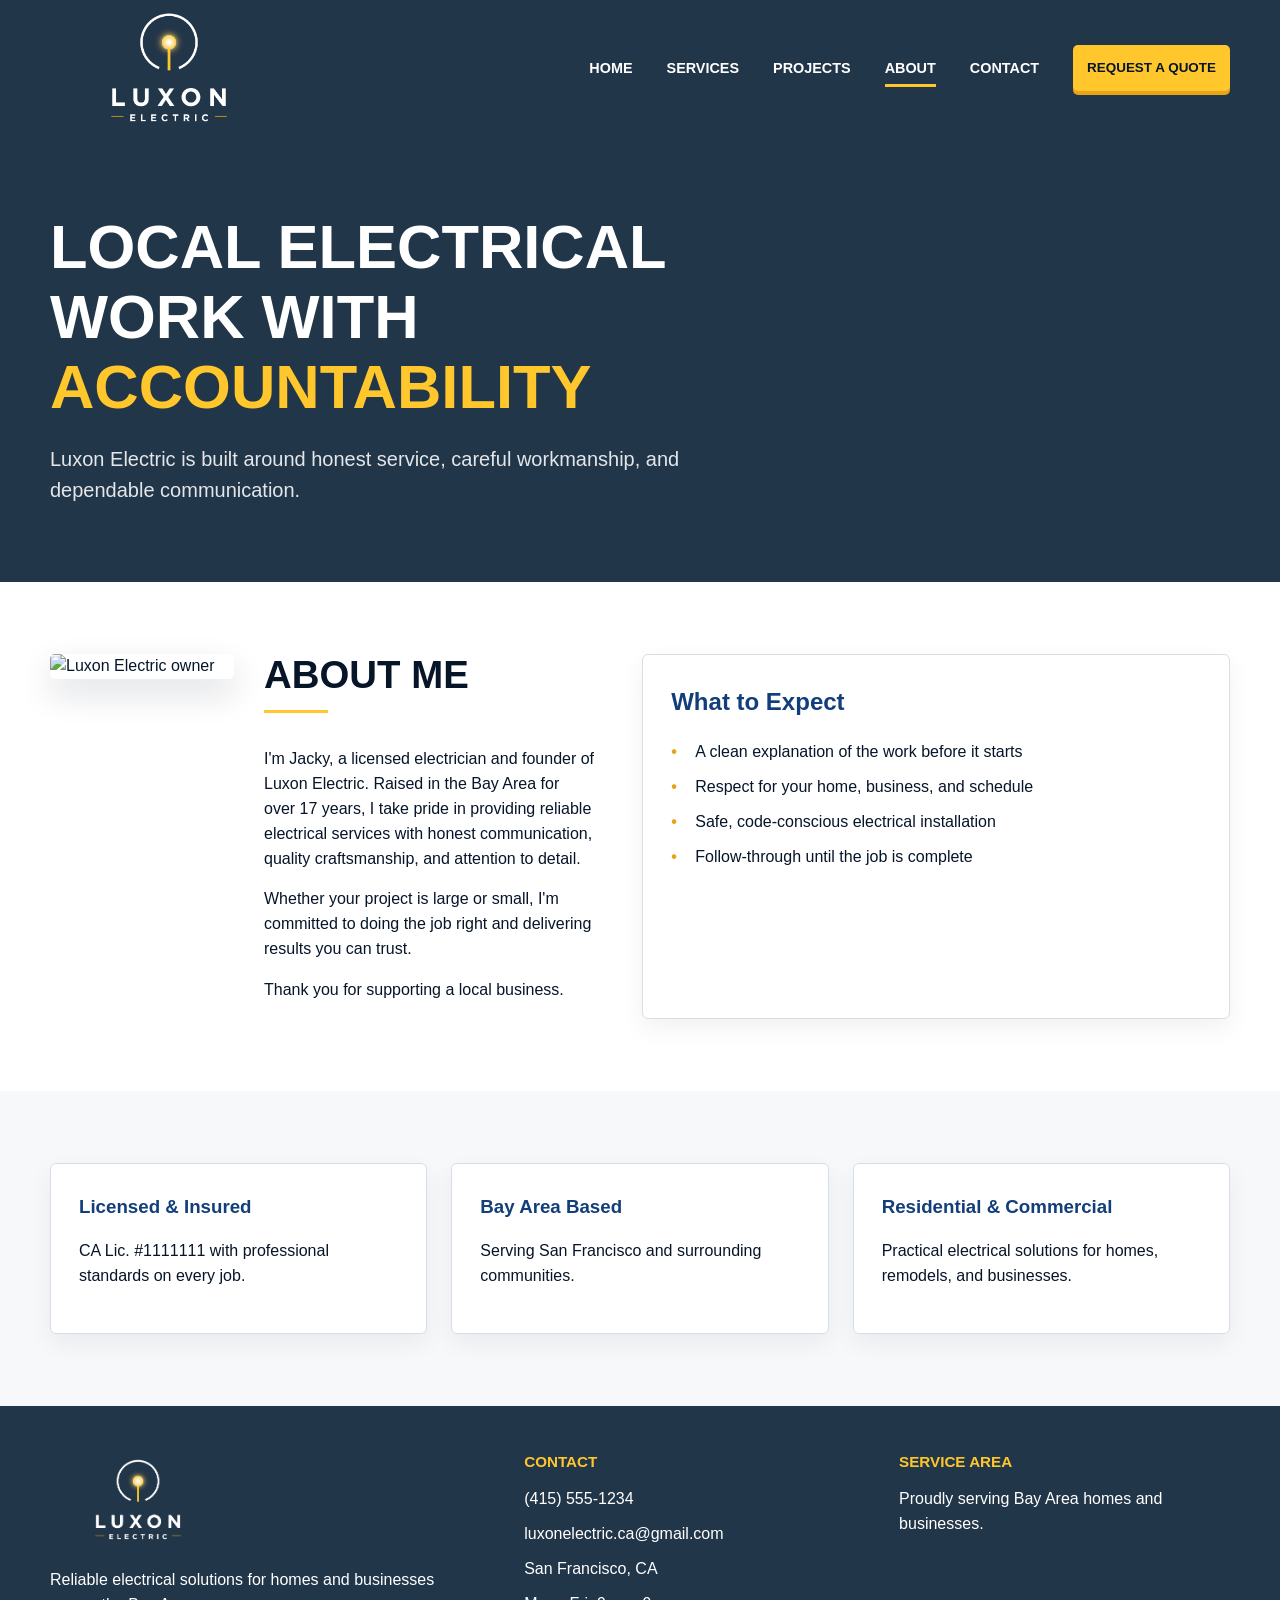
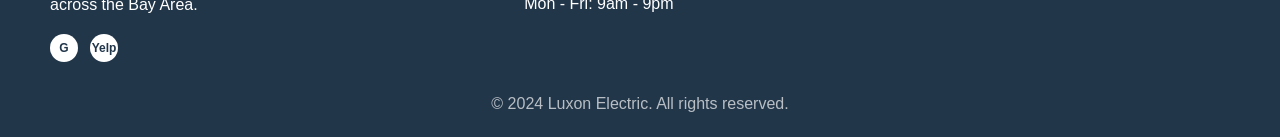
==== about.html @ f25902cb "first commit" ====
<!doctype html>
<html lang="en">
<head>
  <meta charset="utf-8">
  <meta name="viewport" content="width=device-width, initial-scale=1">
  <title>About | Luxon Electric</title>
  <link rel="stylesheet" href="assets/css/styles.css">
</head>
<body>
  <header class="site-header">
    <div class="nav-wrap">
      <a class="brand" href="index.html" aria-label="Luxon Electric home"><img src="assets/images/luxon-logo.png" alt="Luxon Electric"></a>
      <button class="nav-toggle" type="button" aria-label="Open menu" aria-expanded="false"><span></span></button>
      <nav class="site-nav" aria-label="Main menu">
        <a href="index.html">Home</a><a href="services.html">Services</a><a href="projects.html">Projects</a><a class="active" href="about.html">About</a><a href="contact.html">Contact</a><a class="button" href="contact.html">Request a Quote</a>
      </nav>
    </div>
  </header>
  <main>
    <section class="page-hero">
      <div class="container">
        <h1>Local Electrical Work with <span>Accountability</span></h1>
        <p>Luxon Electric is built around honest service, careful workmanship, and dependable communication.</p>
      </div>
    </section>
    <section class="section">
      <div class="container split">
        <div class="owner-block">
          <img src="assets/images/owner.png" alt="Luxon Electric owner">
          <div><h2 class="section-heading left">About Me</h2><p>I'm Jacky, a licensed electrician and founder of Luxon Electric. Raised in the Bay Area for over 17 years, I take pride in providing reliable electrical services with honest communication, quality craftsmanship, and attention to detail. </p>
              <p>Whether your project is large or small, I'm committed to doing the job right and delivering results you can trust.</p>
              <p>Thank you for supporting a local business.</p></div>
        </div>
        <div class="info-card"><h2>What to Expect</h2><ul class="check-list"><li>A clean explanation of the work before it starts</li><li>Respect for your home, business, and schedule</li><li>Safe, code-conscious electrical installation</li><li>Follow-through until the job is complete</li></ul></div>
      </div>
    </section>
    <section class="section soft">
      <div class="container content-grid">
        <article class="info-card"><h3>Licensed &amp; Insured</h3><p>CA Lic. #1111111 with professional standards on every job.</p></article>
        <article class="info-card"><h3>Bay Area Based</h3><p>Serving San Francisco and surrounding communities.</p></article>
        <article class="info-card"><h3>Residential &amp; Commercial</h3><p>Practical electrical solutions for homes, remodels, and businesses.</p></article>
      </div>
    </section>
  </main>
  <footer class="site-footer">
    <div class="container footer-grid">
      <div><img class="footer-logo" src="assets/images/luxon-logo.png" alt="Luxon Electric"><p>Reliable electrical solutions for homes and businesses across the Bay Area.</p><div class="socials"><a href="#" aria-label="Google Business">G</a><a href="#" aria-label="Yelp">Yelp</a></div></div>
      <div><h2 class="footer-title">Contact</h2><p>(415) 555-1234</p><p>luxonelectric.ca@gmail.com</p><p>San Francisco, CA</p><p>Mon - Fri: 9am - 9pm</p></div>
      <div><h2 class="footer-title">Service Area</h2><p>Proudly serving Bay Area homes and businesses.</p></div>
    </div>
    <div class="copyright">© 2024 Luxon Electric. All rights reserved.</div>
  </footer>
  <script src="assets/js/site.js"></script>
</body>
</html>
---- assets/css/styles.css ----
:root {
  --navy: #22364a;
  --blue: #123e7a;
  --yellow: #ffc72c;
  --soft: #f7f8fa;
  --gold: #e8a317;
  --ink: #071529;
  --line: #d8dee8;
  --white: #ffffff;
  --shadow: 0 14px 34px rgba(7, 21, 41, 0.14);
  --heading-font: "Work Sans", "Open Sans", "Avenir Next", Arial, sans-serif;
  --body-font: "Avenir Next Arabic", "Avenir Next", Arial, sans-serif;
  --button-font: "Avenir Next", "Avenir Next Arabic", Arial, sans-serif;
}

* {
  box-sizing: border-box;
}

html {
  scroll-behavior: smooth;
}

body {
  margin: 0;
  color: var(--ink);
  font-family: var(--body-font);
  line-height: 1.55;
  background: var(--white);
}

img {
  display: block;
  max-width: 100%;
}

a {
  color: inherit;
  text-decoration: none;
}

.site-header {
  position: sticky;
  top: 0;
  z-index: 20;
  background: var(--navy);
  color: var(--white);
  box-shadow: none;
}

.nav-wrap {
  width: min(1180px, calc(100% - 40px));
  min-height: 108px;
  margin: 0 auto;
  display: flex;
  align-items: center;
  justify-content: space-between;
  gap: 28px;
}

.brand {
  display: flex;
  align-items: flex-start;
  gap: 14px;
}

.brand img {
  width: 238px;
  height: auto;
  margin-top: 0;
}

.nav-toggle {
  display: none;
  width: 44px;
  height: 44px;
  border: 1px solid rgba(255, 255, 255, 0.35);
  background: transparent;
  color: var(--white);
  border-radius: 6px;
  cursor: pointer;
}

.nav-toggle span,
.nav-toggle::before,
.nav-toggle::after {
  display: block;
  width: 20px;
  height: 2px;
  margin: 5px auto;
  content: "";
  background: currentColor;
}

.site-nav {
  display: flex;
  align-items: center;
  gap: 34px;
  font-size: 0.9rem;
  font-weight: 650;
  letter-spacing: 0;
  text-transform: uppercase;
}

.site-nav a {
  position: relative;
  padding: 10px 0;
}

.site-nav a::after {
  position: absolute;
  left: 0;
  right: 0;
  bottom: 2px;
  height: 3px;
  content: "";
  background: var(--yellow);
  transform: scaleX(0);
  transform-origin: center;
  transition: transform 160ms ease;
}

.site-nav a:hover::after,
.site-nav a.active::after {
  transform: scaleX(1);
}

.button {
  display: inline-flex;
  min-height: 46px;
  align-items: center;
  justify-content: center;
  gap: 10px;
  padding: 0 20px;
  border: 0;
  border-radius: 5px;
  background: var(--yellow);
  color: #071529;
  font-family: var(--button-font);
  font-size: 0.84rem;
  font-weight: 600;
  text-transform: uppercase;
  cursor: pointer;
  box-shadow: 0 4px 0 var(--gold);
}

.site-nav .button {
  padding-left: 14px;
  padding-right: 14px;
  font-weight: 700;
}

.hero-actions .button {
  font-weight: 700;
}

.button.secondary {
  background: var(--white);
  box-shadow: inset 0 0 0 2px var(--yellow);
}

.hero {
  position: relative;
  overflow: hidden;
  min-height: 500px;
  color: var(--white);
  background: var(--navy);
}

.hero::before {
  display: none;
}

.hero::after {
  position: absolute;
  right: clamp(16px, 7vw, 130px);
  top: 82px;
  width: clamp(190px, 24vw, 330px);
  aspect-ratio: 1167 / 1658;
  content: "";
  opacity: 0.52;
  background: url("../images/hero-bulb-icon.png") center / contain no-repeat;
}

.hero-inner {
  position: relative;
  z-index: 1;
  width: min(1180px, calc(100% - 40px));
  margin: 0 auto;
  padding: 64px 0 72px;
}

.eyebrow {
  margin: 0 0 24px;
  color: var(--yellow);
  font-size: clamp(1.3rem, 2.35vw, 2.2rem);
  font-family: var(--heading-font);
  font-weight: 600;
}

.hero h1,
.page-hero h1 {
  max-width: 820px;
  margin: 0;
  color: var(--white);
  font-family: var(--heading-font);
  font-size: clamp(2.45rem, 4.8vw, 4.75rem);
  line-height: 1.14;
  font-weight: 700;
  text-transform: uppercase;
}

.hero h1 span,
.page-hero h1 span {
  color: var(--yellow);
}

.hero h1 span {
  display: block;
  white-space: nowrap;
}

.hero-copy {
  max-width: 650px;
  margin: 34px 0 0;
  color: rgba(255, 255, 255, 0.92);
  font-size: clamp(1.2rem, 1.65vw, 1.75rem);
  line-height: 1.35;
}

.hero-actions {
  display: flex;
  flex-wrap: wrap;
  align-items: center;
  gap: 28px;
  margin-top: 34px;
}

.phone-link {
  display: inline-flex;
  align-items: center;
  gap: 12px;
  color: var(--white);
  font-weight: 600;
}

.phone-link svg,
.mini-icon svg {
  color: var(--yellow);
}

main {
  overflow: hidden;
}

.section {
  padding: 72px 0;
}

.section.soft {
  background: var(--soft);
}

.container {
  width: min(1180px, calc(100% - 40px));
  margin: 0 auto;
}

.section-heading {
  margin: 0 0 34px;
  color: var(--ink);
  font-family: var(--heading-font);
  font-size: clamp(1.8rem, 3vw, 2.45rem);
  line-height: 1.1;
  font-weight: 600;
  text-align: center;
  text-transform: uppercase;
}

.section-heading.left {
  text-align: left;
}

.section-heading::after {
  display: block;
  width: 64px;
  height: 3px;
  margin: 14px auto 0;
  content: "";
  background: var(--yellow);
}

.section-heading.left::after {
  margin-left: 0;
}

.service-grid {
  display: grid;
  grid-template-columns: repeat(6, minmax(0, 1fr));
  gap: 16px;
}

.service-card {
  width: 100%;
  min-height: 250px;
  padding: 28px 18px 24px;
  border: 1px solid var(--line);
  border-radius: 4px;
  background: var(--white);
  text-align: center;
  box-shadow: 0 7px 20px rgba(7, 21, 41, 0.05);
}

.service-card .icon {
  width: 62px;
  height: 62px;
  margin: 0 auto 22px;
  color: var(--ink);
}

.service-card .spark {
  color: var(--yellow);
}

.service-card h3 {
  min-height: 48px;
  margin: 0 0 18px;
  font-family: var(--heading-font);
  font-size: 0.98rem;
  line-height: 1.25;
  font-weight: 600;
  text-transform: uppercase;
}

.service-card p,
.project-card p {
  margin: 0;
}

.project-grid {
  display: grid;
  grid-template-columns: repeat(4, 1fr);
  gap: 22px;
}

.project-card {
  text-align: center;
}

.project-card img {
  width: 100%;
  aspect-ratio: 1.5 / 1;
  object-fit: cover;
  border-radius: 5px;
  box-shadow: var(--shadow);
}

.project-card h3 {
  margin: 14px 0 0;
  font-family: var(--heading-font);
  font-size: 1.06rem;
  line-height: 1.25;
  font-weight: 600;
}

.project-card p {
  color: #4b5563;
}

.center {
  margin-top: 28px;
  text-align: center;
}

.split {
  display: grid;
  grid-template-columns: 1fr 1.08fr;
  gap: 48px;
}

.owner-block {
  display: grid;
  grid-template-columns: 184px 1fr;
  gap: 30px;
  align-items: start;
}

.owner-block img {
  border-radius: 5px;
  box-shadow: var(--shadow);
}

.mini-list {
  display: grid;
  gap: 18px;
  margin-top: 22px;
}

.mini-icon {
  display: grid;
  grid-template-columns: 28px 1fr;
  gap: 16px;
  align-items: start;
}

.mini-icon strong {
  display: block;
}

.quote-panel {
  padding-left: 42px;
  border-left: 1px solid var(--line);
}

.form-grid {
  display: grid;
  grid-template-columns: repeat(2, 1fr);
  gap: 12px;
}

.form-grid .full {
  grid-column: 1 / -1;
}

input,
select,
textarea {
  width: 100%;
  min-height: 46px;
  padding: 0 14px;
  border: 1px solid #cdd5df;
  border-radius: 3px;
  color: var(--ink);
  font: inherit;
}

.form-grid textarea {
  grid-column: 1 / -1;
}

textarea {
  min-height: 112px;
  padding-top: 12px;
  resize: vertical;
}

.form-note {
  color: #6b7280;
  font-size: 0.88rem;
}

.site-footer {
  color: var(--white);
  background: var(--navy);
}

.footer-grid {
  display: grid;
  grid-template-columns: 1.3fr 1fr 1fr;
  gap: 44px;
  padding: 44px 0 30px;
}

.footer-logo {
  width: 176px;
  margin-bottom: 18px;
}

.footer-title {
  margin: 0 0 14px;
  color: var(--yellow);
  font-family: var(--heading-font);
  font-size: 0.95rem;
  font-weight: 600;
  text-transform: uppercase;
}

.footer-grid p {
  margin: 0 0 10px;
}

.socials {
  display: flex;
  gap: 12px;
  margin-top: 16px;
}

.socials a {
  display: grid;
  width: 28px;
  height: 28px;
  place-items: center;
  border-radius: 50%;
  background: var(--white);
  color: var(--navy);
  font-family: var(--heading-font);
  font-size: 0.75rem;
  font-weight: 700;
}

.copyright {
  padding: 0 0 20px;
  color: rgba(255, 255, 255, 0.68);
  text-align: center;
}

.page-hero {
  color: var(--white);
  background: var(--navy);
}

.page-hero .container {
  position: relative;
  padding: 76px 0;
}

.page-hero p {
  max-width: 660px;
  margin: 22px 0 0;
  color: rgba(255, 255, 255, 0.88);
  font-size: 1.25rem;
}

.content-grid {
  display: grid;
  grid-template-columns: repeat(3, 1fr);
  gap: 24px;
}

.info-card {
  padding: 28px;
  border: 1px solid var(--line);
  border-radius: 6px;
  background: var(--white);
  box-shadow: 0 9px 24px rgba(7, 21, 41, 0.06);
}

.info-card h2,
.info-card h3 {
  margin-top: 0;
  color: var(--blue);
  font-family: var(--heading-font);
  font-weight: 600;
}

.check-list {
  padding: 0;
  margin: 18px 0 0;
  list-style: none;
}

.check-list li {
  position: relative;
  padding-left: 24px;
  margin: 10px 0;
}

.check-list li::before {
  position: absolute;
  left: 0;
  color: var(--gold);
  content: "•";
  font-weight: 900;
}

.band {
  color: var(--white);
  background: var(--navy);
}

.band .section-heading,
.band p {
  color: var(--white);
}

.cta-strip {
  display: flex;
  align-items: center;
  justify-content: space-between;
  gap: 24px;
}

.cta-strip h2 {
  margin: 0;
  font-family: var(--heading-font);
  font-size: clamp(1.8rem, 3vw, 2.75rem);
  line-height: 1.1;
  font-weight: 600;
}

.contact-details {
  display: grid;
  gap: 16px;
  font-size: 1.08rem;
}

.contact-details strong {
  display: block;
  color: var(--blue);
}

@media (max-width: 980px) {
  .nav-toggle {
    display: block;
  }

  .site-nav {
    position: absolute;
    inset: 108px 0 auto 0;
    display: none;
    flex-direction: column;
    align-items: stretch;
    gap: 0;
    width: 100%;
    padding: 12px 20px 24px;
    background: var(--navy);
  }

  .site-header.open .site-nav {
    display: flex;
  }

  .site-nav a,
  .site-nav .button {
    width: 100%;
    justify-content: center;
    padding: 14px 0;
  }

  .service-grid {
    grid-template-columns: repeat(3, 1fr);
  }

  .project-grid,
  .footer-grid,
  .content-grid,
  .split {
    grid-template-columns: repeat(2, 1fr);
  }

  .quote-panel {
    padding-left: 0;
    border-left: 0;
  }
}

@media (max-width: 680px) {
  .nav-wrap,
  .container,
  .hero-inner {
    width: min(100% - 28px, 1180px);
  }

  .brand img {
    width: 190px;
  }

  .nav-wrap {
    min-height: 96px;
  }

  .site-nav {
    inset: 96px 0 auto 0;
  }

  .hero {
    min-height: auto;
  }

.hero-inner {
    padding: 42px 0 58px;
  }

  .hero h1,
  .page-hero h1 {
    font-size: clamp(2rem, 10.4vw, 3.2rem);
  }

  .hero h1 span {
    font-size: 0.82em;
  }

  .hero-copy {
    font-size: 1.35rem;
  }

  .section {
    padding: 52px 0;
  }

  .service-grid,
  .project-grid,
  .footer-grid,
  .content-grid,
  .split,
  .owner-block,
  .form-grid {
    grid-template-columns: 1fr;
  }

  .service-card h3 {
    min-height: auto;
  }

  .cta-strip {
    align-items: flex-start;
    flex-direction: column;
  }
}
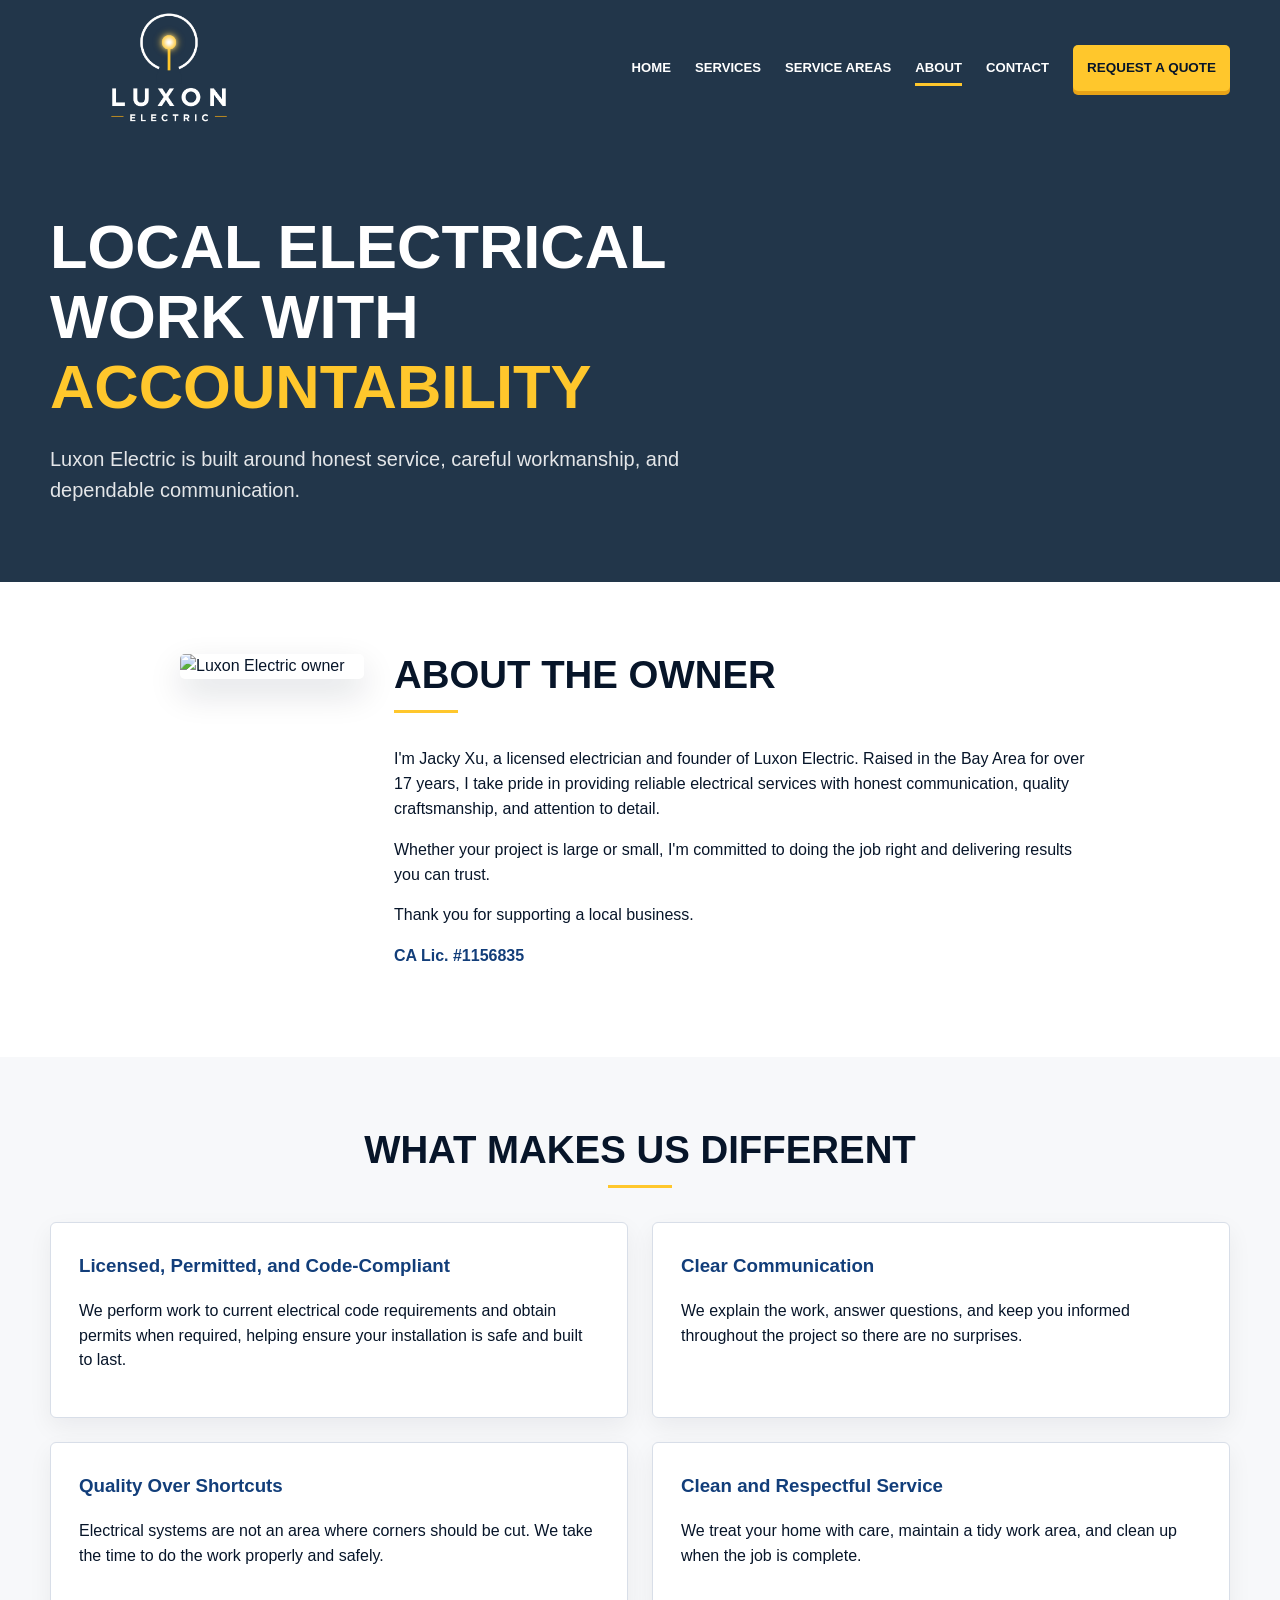
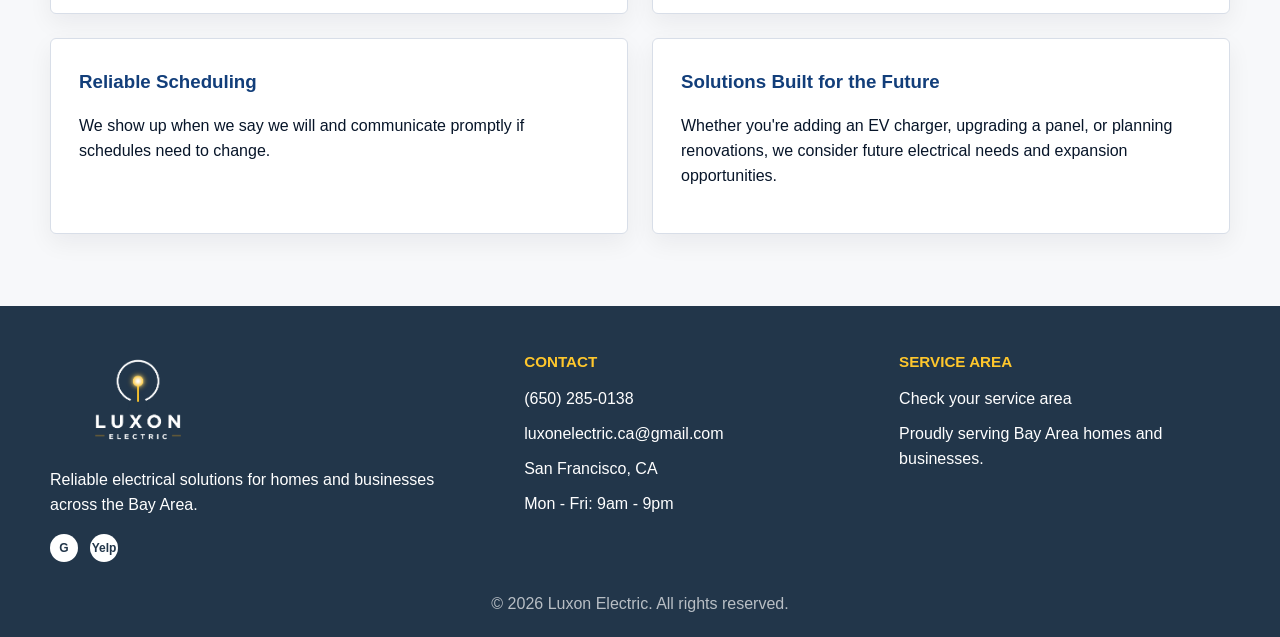
==== commit c26d610f: "added service areas" ====
--- a/about.html
+++ b/about.html
@@ -12,7 +12,7 @@
       <a class="brand" href="index.html" aria-label="Luxon Electric home"><img src="assets/images/luxon-logo.png" alt="Luxon Electric"></a>
       <button class="nav-toggle" type="button" aria-label="Open menu" aria-expanded="false"><span></span></button>
       <nav class="site-nav" aria-label="Main menu">
-        <a href="index.html">Home</a><a href="services.html">Services</a><a href="projects.html">Projects</a><a class="active" href="about.html">About</a><a href="contact.html">Contact</a><a class="button" href="contact.html">Request a Quote</a>
+        <a href="index.html">Home</a><a href="services.html">Services</a><a href="service-areas.html">Service Areas</a><a class="active" href="about.html">About</a><a href="contact.html">Contact</a><a class="button" href="contact.html">Request a Quote</a>
       </nav>
     </div>
   </header>
@@ -24,31 +24,37 @@
       </div>
     </section>
     <section class="section">
-      <div class="container split">
+      <div class="container about-owner-layout">
         <div class="owner-block">
           <img src="assets/images/owner.png" alt="Luxon Electric owner">
-          <div><h2 class="section-heading left">About Me</h2><p>I'm Jacky, a licensed electrician and founder of Luxon Electric. Raised in the Bay Area for over 17 years, I take pride in providing reliable electrical services with honest communication, quality craftsmanship, and attention to detail. </p>
+          <div><h2 class="section-heading left">About the Owner</h2><p>I'm Jacky Xu, a licensed electrician and founder of Luxon Electric. Raised in the Bay Area for over 17 years, I take pride in providing reliable electrical services with honest communication, quality craftsmanship, and attention to detail. </p>
               <p>Whether your project is large or small, I'm committed to doing the job right and delivering results you can trust.</p>
-              <p>Thank you for supporting a local business.</p></div>
+              <p>Thank you for supporting a local business.</p>
+              <p class="license-note">CA Lic. #1156835</p></div>
         </div>
-        <div class="info-card"><h2>What to Expect</h2><ul class="check-list"><li>A clean explanation of the work before it starts</li><li>Respect for your home, business, and schedule</li><li>Safe, code-conscious electrical installation</li><li>Follow-through until the job is complete</li></ul></div>
       </div>
     </section>
     <section class="section soft">
-      <div class="container content-grid">
-        <article class="info-card"><h3>Licensed &amp; Insured</h3><p>CA Lic. #1111111 with professional standards on every job.</p></article>
-        <article class="info-card"><h3>Bay Area Based</h3><p>Serving San Francisco and surrounding communities.</p></article>
-        <article class="info-card"><h3>Residential &amp; Commercial</h3><p>Practical electrical solutions for homes, remodels, and businesses.</p></article>
+      <div class="container">
+        <h2 class="section-heading">What Makes Us Different</h2>
+        <div class="difference-grid">
+          <article class="info-card"><h3>Licensed, Permitted, and Code-Compliant</h3><p>We perform work to current electrical code requirements and obtain permits when required, helping ensure your installation is safe and built to last.</p></article>
+          <article class="info-card"><h3>Clear Communication</h3><p>We explain the work, answer questions, and keep you informed throughout the project so there are no surprises.</p></article>
+          <article class="info-card"><h3>Quality Over Shortcuts</h3><p>Electrical systems are not an area where corners should be cut. We take the time to do the work properly and safely.</p></article>
+          <article class="info-card"><h3>Clean and Respectful Service</h3><p>We treat your home with care, maintain a tidy work area, and clean up when the job is complete.</p></article>
+          <article class="info-card"><h3>Reliable Scheduling</h3><p>We show up when we say we will and communicate promptly if schedules need to change.</p></article>
+          <article class="info-card"><h3>Solutions Built for the Future</h3><p>Whether you're adding an EV charger, upgrading a panel, or planning renovations, we consider future electrical needs and expansion opportunities.</p></article>
+        </div>
       </div>
     </section>
   </main>
   <footer class="site-footer">
     <div class="container footer-grid">
       <div><img class="footer-logo" src="assets/images/luxon-logo.png" alt="Luxon Electric"><p>Reliable electrical solutions for homes and businesses across the Bay Area.</p><div class="socials"><a href="#" aria-label="Google Business">G</a><a href="#" aria-label="Yelp">Yelp</a></div></div>
-      <div><h2 class="footer-title">Contact</h2><p>(415) 555-1234</p><p>luxonelectric.ca@gmail.com</p><p>San Francisco, CA</p><p>Mon - Fri: 9am - 9pm</p></div>
-      <div><h2 class="footer-title">Service Area</h2><p>Proudly serving Bay Area homes and businesses.</p></div>
+      <div><h2 class="footer-title">Contact</h2><p>(650) 285-0138</p><p>luxonelectric.ca@gmail.com</p><p>San Francisco, CA</p><p>Mon - Fri: 9am - 9pm</p></div>
+      <div><h2 class="footer-title">Service Area</h2><p><a href="service-areas.html">Check your service area</a></p><p>Proudly serving Bay Area homes and businesses.</p></div>
     </div>
-    <div class="copyright">© 2024 Luxon Electric. All rights reserved.</div>
+    <div class="copyright">© 2026 Luxon Electric. All rights reserved.</div>
   </footer>
   <script src="assets/js/site.js"></script>
 </body>
--- a/assets/css/styles.css
+++ b/assets/css/styles.css
@@ -95,8 +95,8 @@
 .site-nav {
   display: flex;
   align-items: center;
-  gap: 34px;
-  font-size: 0.9rem;
+  gap: 24px;
+  font-size: 0.82rem;
   font-weight: 650;
   letter-spacing: 0;
   text-transform: uppercase;
@@ -527,6 +527,13 @@
   gap: 24px;
 }
 
+.why-grid,
+.featured-work-grid {
+  display: grid;
+  grid-template-columns: repeat(3, 1fr);
+  gap: 24px;
+}
+
 .info-card {
   padding: 28px;
   border: 1px solid var(--line);
@@ -597,6 +604,221 @@
 .contact-details strong {
   display: block;
   color: var(--blue);
+}
+
+.quote-home,
+.service-area-layout {
+  display: grid;
+  grid-template-columns: 0.92fr 1.08fr;
+  gap: 48px;
+  align-items: start;
+}
+
+.about-owner-layout {
+  max-width: 920px;
+}
+
+.license-note {
+  color: var(--blue);
+  font-weight: 800;
+}
+
+.why-grid-compact .info-card {
+  display: grid;
+  min-height: 118px;
+  align-items: center;
+  text-align: center;
+}
+
+.why-grid-compact .info-card h3 {
+  margin: 0;
+}
+
+.difference-grid {
+  display: grid;
+  grid-template-columns: repeat(2, 1fr);
+  gap: 24px;
+}
+
+.quote-panel.compact {
+  padding-left: 0;
+  border-left: 0;
+}
+
+.quote-intro p {
+  max-width: 520px;
+  font-size: 1.1rem;
+}
+
+.testimonial-carousel {
+  position: relative;
+  max-width: 820px;
+  min-height: 270px;
+  margin: 0 auto;
+  padding: 42px 42px 70px;
+  border: 1px solid var(--line);
+  border-radius: 6px;
+  background: var(--white);
+  box-shadow: var(--shadow);
+}
+
+.testimonial-slide {
+  position: absolute;
+  inset: 42px 42px 70px;
+  display: grid;
+  align-content: center;
+  opacity: 0;
+  visibility: hidden;
+  text-align: center;
+  transition: opacity 260ms ease, visibility 260ms ease;
+}
+
+.testimonial-slide.active {
+  opacity: 1;
+  visibility: visible;
+}
+
+.testimonial-slide p {
+  margin: 0 auto 22px;
+  max-width: 680px;
+  font-size: clamp(1.2rem, 2vw, 1.55rem);
+  line-height: 1.45;
+}
+
+.testimonial-slide h3 {
+  margin: 0;
+  color: var(--blue);
+  font-family: var(--heading-font);
+  font-size: 1rem;
+  font-weight: 700;
+  text-transform: uppercase;
+}
+
+.testimonial-slide span {
+  color: #5d6673;
+}
+
+.carousel-dots {
+  position: absolute;
+  right: 0;
+  bottom: 28px;
+  left: 0;
+  display: flex;
+  justify-content: center;
+  gap: 10px;
+}
+
+.carousel-dots button {
+  width: 12px;
+  height: 12px;
+  padding: 0;
+  border: 1px solid var(--blue);
+  border-radius: 50%;
+  background: transparent;
+  cursor: pointer;
+}
+
+.carousel-dots button.active {
+  background: var(--yellow);
+  border-color: var(--gold);
+}
+
+.featured-work-card {
+  overflow: hidden;
+  border: 1px solid var(--line);
+  border-radius: 6px;
+  background: var(--white);
+  box-shadow: 0 9px 24px rgba(7, 21, 41, 0.06);
+}
+
+.featured-image-placeholder {
+  display: grid;
+  min-height: 210px;
+  place-items: center;
+  border: 2px dashed #b8c2d0;
+  background: linear-gradient(135deg, #f8fafc, #edf2f7);
+  color: #667085;
+  font-family: var(--heading-font);
+  font-weight: 700;
+  text-transform: uppercase;
+}
+
+.featured-caption {
+  padding: 22px;
+}
+
+.featured-caption h3 {
+  margin: 0 0 8px;
+  color: var(--blue);
+  font-family: var(--heading-font);
+}
+
+.featured-caption p {
+  margin: 0;
+}
+
+.featured-location {
+  color: var(--gold);
+  font-size: 0.82rem;
+  font-weight: 800;
+  text-transform: uppercase;
+}
+
+.area-list {
+  display: grid;
+  grid-template-columns: repeat(2, minmax(0, 1fr));
+  gap: 12px;
+  padding: 0;
+  margin: 0;
+  list-style: none;
+}
+
+.area-list li {
+  padding: 14px 16px;
+  border: 1px solid var(--line);
+  border-radius: 5px;
+  background: var(--white);
+  color: var(--blue);
+  font-weight: 700;
+}
+
+.zip-checker {
+  padding: 30px;
+  border: 1px solid var(--line);
+  border-radius: 6px;
+  background: var(--soft);
+  box-shadow: 0 9px 24px rgba(7, 21, 41, 0.06);
+}
+
+.zip-checker h2 {
+  margin: 0 0 10px;
+  color: var(--blue);
+  font-family: var(--heading-font);
+}
+
+.zip-form {
+  display: flex;
+  gap: 12px;
+  margin-top: 20px;
+}
+
+.zip-form input {
+  max-width: 180px;
+  background: var(--white);
+}
+
+.zip-result {
+  min-height: 30px;
+  margin: 18px 0 0;
+  font-weight: 700;
+}
+
+.zip-result.success {
+  color: #0f6b3d;
+}
+
+.zip-result.error {
+  color: #9a3412;
 }
 
 @media (max-width: 980px) {
@@ -634,8 +856,16 @@
   .project-grid,
   .footer-grid,
   .content-grid,
+  .why-grid,
+  .featured-work-grid,
   .split {
     grid-template-columns: repeat(2, 1fr);
+  }
+
+  .quote-home,
+  .service-area-layout,
+  .service-map-layout {
+    grid-template-columns: 1fr;
   }
 
   .quote-panel {
@@ -692,10 +922,34 @@
   .project-grid,
   .footer-grid,
   .content-grid,
+  .why-grid,
+  .featured-work-grid,
   .split,
   .owner-block,
-  .form-grid {
+  .form-grid,
+  .area-list {
     grid-template-columns: 1fr;
+  }
+
+  .testimonial-carousel {
+    min-height: 340px;
+    padding: 30px 24px 66px;
+  }
+
+  .testimonial-slide {
+    inset: 30px 24px 66px;
+  }
+
+  .zip-form {
+    flex-direction: column;
+  }
+
+  .zip-form input {
+    max-width: none;
+  }
+
+  .service-map {
+    min-height: 340px;
   }
 
   .service-card h3 {
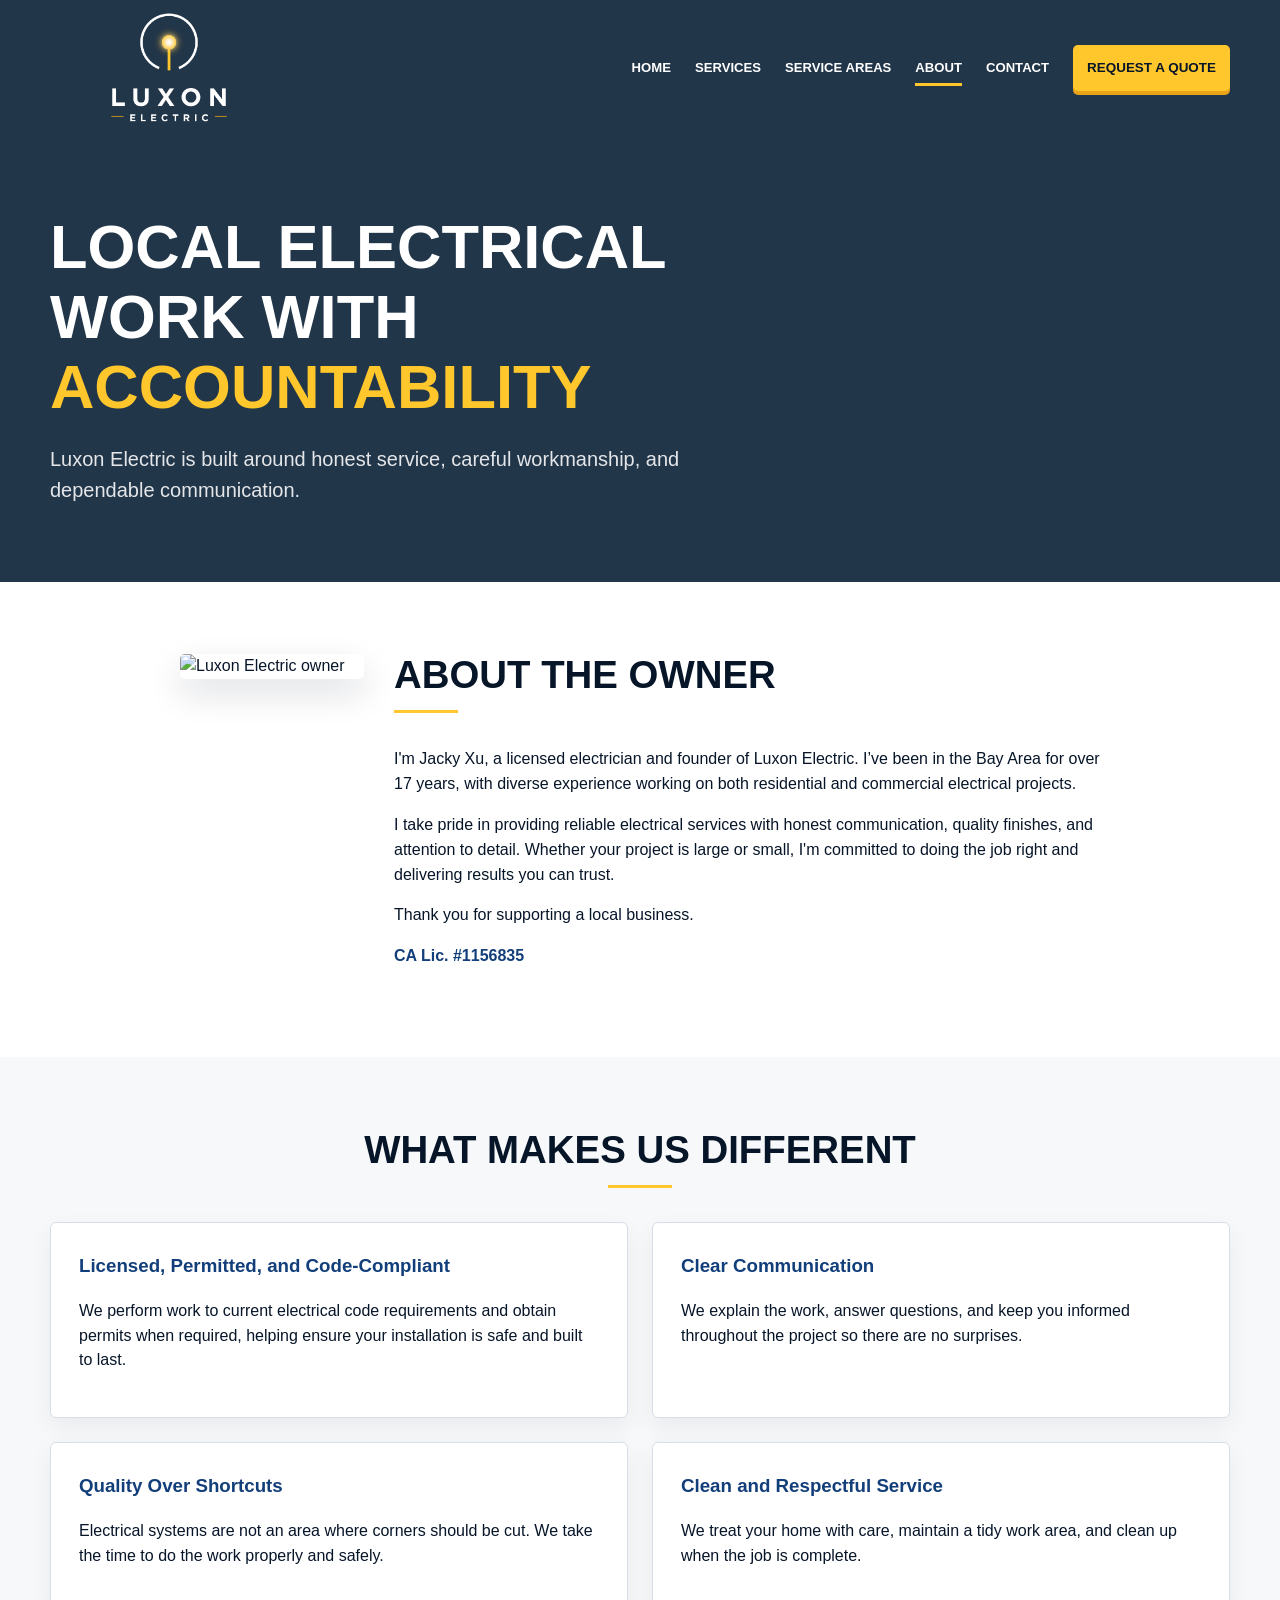
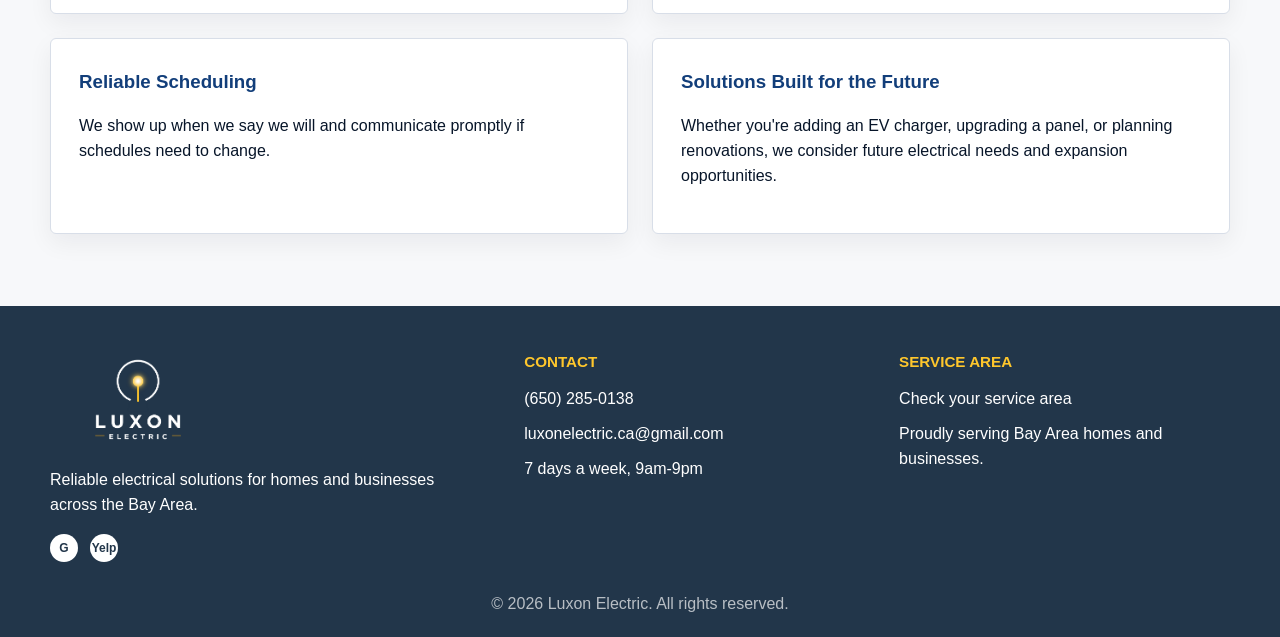
==== commit 0d5e71ec: "pre-launch updates" ====
--- a/about.html
+++ b/about.html
@@ -27,8 +27,9 @@
       <div class="container about-owner-layout">
         <div class="owner-block">
           <img src="assets/images/owner.png" alt="Luxon Electric owner">
-          <div><h2 class="section-heading left">About the Owner</h2><p>I'm Jacky Xu, a licensed electrician and founder of Luxon Electric. Raised in the Bay Area for over 17 years, I take pride in providing reliable electrical services with honest communication, quality craftsmanship, and attention to detail. </p>
-              <p>Whether your project is large or small, I'm committed to doing the job right and delivering results you can trust.</p>
+          <div><h2 class="section-heading left">About the Owner</h2><p>I'm Jacky Xu, a licensed electrician and founder of Luxon Electric. I’ve been in the Bay Area for over 17 years, with diverse experience working on both residential and commercial electrical projects. 
+</p>
+              <p>I take pride in providing reliable electrical services with honest communication, quality finishes, and attention to detail. Whether your project is large or small, I'm committed to doing the job right and delivering results you can trust.</p>
               <p>Thank you for supporting a local business.</p>
               <p class="license-note">CA Lic. #1156835</p></div>
         </div>
@@ -50,8 +51,8 @@
   </main>
   <footer class="site-footer">
     <div class="container footer-grid">
-      <div><img class="footer-logo" src="assets/images/luxon-logo.png" alt="Luxon Electric"><p>Reliable electrical solutions for homes and businesses across the Bay Area.</p><div class="socials"><a href="#" aria-label="Google Business">G</a><a href="#" aria-label="Yelp">Yelp</a></div></div>
-      <div><h2 class="footer-title">Contact</h2><p>(650) 285-0138</p><p>luxonelectric.ca@gmail.com</p><p>San Francisco, CA</p><p>Mon - Fri: 9am - 9pm</p></div>
+      <div><img class="footer-logo" src="assets/images/luxon-logo.png" alt="Luxon Electric"><p>Reliable electrical solutions for homes and businesses across the Bay Area.</p><div class="socials"><a href="#" aria-label="Google Business">G</a><a href="https://www.yelp.com/biz/luxon-electric-san-mateo" aria-label="Yelp" target="_blank" rel="noopener noreferrer">Yelp</a></div></div>
+      <div><h2 class="footer-title">Contact</h2><p>(650) 285-0138</p><p>luxonelectric.ca@gmail.com</p><p>7 days a week, 9am-9pm</p></div>
       <div><h2 class="footer-title">Service Area</h2><p><a href="service-areas.html">Check your service area</a></p><p>Proudly serving Bay Area homes and businesses.</p></div>
     </div>
     <div class="copyright">© 2026 Luxon Electric. All rights reserved.</div>
--- a/assets/css/styles.css
+++ b/assets/css/styles.css
@@ -241,7 +241,8 @@
   align-items: center;
   gap: 12px;
   color: var(--white);
-  font-weight: 600;
+  font-size: clamp(1.05rem, 1.6vw, 1.35rem);
+  font-weight: 700;
 }
 
 .phone-link svg,
@@ -606,12 +607,129 @@
   color: var(--blue);
 }
 
+.contact-details {
+  display: grid;
+  gap: 8px;
+}
+
+.contact-actions {
+  margin-top: 16px;
+  margin-bottom: 20px;
+}
+
+.review-card {
+  margin-top: 20px;
+  padding: 18px 20px;
+  border: 1px solid var(--line);
+  border-radius: 6px;
+  background: var(--soft);
+}
+
+.review-card h3 {
+  margin: 0 0 8px;
+  color: var(--blue);
+  font-family: var(--heading-font);
+  font-size: 1.05rem;
+  font-weight: 600;
+}
+
+.review-card p {
+  margin: 0 0 12px;
+  color: #4b5563;
+}
+
 .quote-home,
 .service-area-layout {
   display: grid;
-  grid-template-columns: 0.92fr 1.08fr;
-  gap: 48px;
+  grid-template-columns: 1.2fr 0.8fr;
+  gap: 40px;
   align-items: start;
+}
+
+.service-areas-main {
+  display: grid;
+  gap: 24px;
+}
+
+.service-areas-intro p {
+  max-width: 720px;
+  margin: 0;
+  color: #4b5563;
+  font-size: 1.05rem;
+}
+
+.service-area-groups {
+  display: grid;
+  gap: 20px;
+}
+
+.service-area-group {
+  padding: 0;
+}
+
+.service-area-group h3 {
+  margin: 0 0 8px;
+  color: var(--blue);
+  font-family: var(--heading-font);
+  font-size: 1rem;
+  font-weight: 700;
+  letter-spacing: 0.02em;
+  text-transform: uppercase;
+}
+
+.service-area-group h3::after {
+  display: block;
+  width: 42px;
+  height: 2px;
+  margin-top: 6px;
+  content: "";
+  background: var(--yellow);
+}
+
+.service-area-groups {
+  display: grid;
+  gap: 28px;
+}
+
+.area-list {
+  display: grid;
+  grid-template-columns: repeat(2, minmax(0, 1fr));
+  gap: 8px 16px;
+  padding: 0;
+  margin: 8px 0 0;
+  list-style: none;
+}
+
+.area-list li {
+  color: #243447;
+  font-size: 0.95rem;
+  font-weight: 500;
+}
+
+.zip-checker {
+  padding: 18px 20px;
+  border: 1px solid var(--line);
+  border-radius: 8px;
+  background: var(--soft);
+  box-shadow: none;
+}
+
+.zip-checker h2 {
+  margin-top: 0;
+  color: var(--blue);
+  font-family: var(--heading-font);
+  font-size: 1.1rem;
+  font-weight: 700;
+}
+
+.zip-checker p {
+  font-size: 0.95rem;
+}
+
+.zip-form {
+  display: grid;
+  gap: 10px;
+  margin-top: 12px;
 }
 
 .about-owner-layout {
@@ -620,7 +738,7 @@
 
 .license-note {
   color: var(--blue);
-  font-weight: 800;
+  font-weight: 600;
 }
 
 .why-grid-compact .info-card {
@@ -743,8 +861,16 @@
   text-transform: uppercase;
 }
 
+.featured-image {
+  display: block;
+  width: 100%;
+  height: auto;
+  aspect-ratio: 4 / 5;
+  object-fit: cover;
+}
+
 .featured-caption {
-  padding: 22px;
+  padding: 16px 18px 18px;
 }
 
 .featured-caption h3 {
@@ -760,18 +886,10 @@
 .featured-location {
   color: var(--gold);
   font-size: 0.82rem;
-  font-weight: 800;
+  font-weight: 600;
   text-transform: uppercase;
 }
 
-.area-list {
-  display: grid;
-  grid-template-columns: repeat(2, minmax(0, 1fr));
-  gap: 12px;
-  padding: 0;
-  margin: 0;
-  list-style: none;
-}
 
 .area-list li {
   padding: 14px 16px;
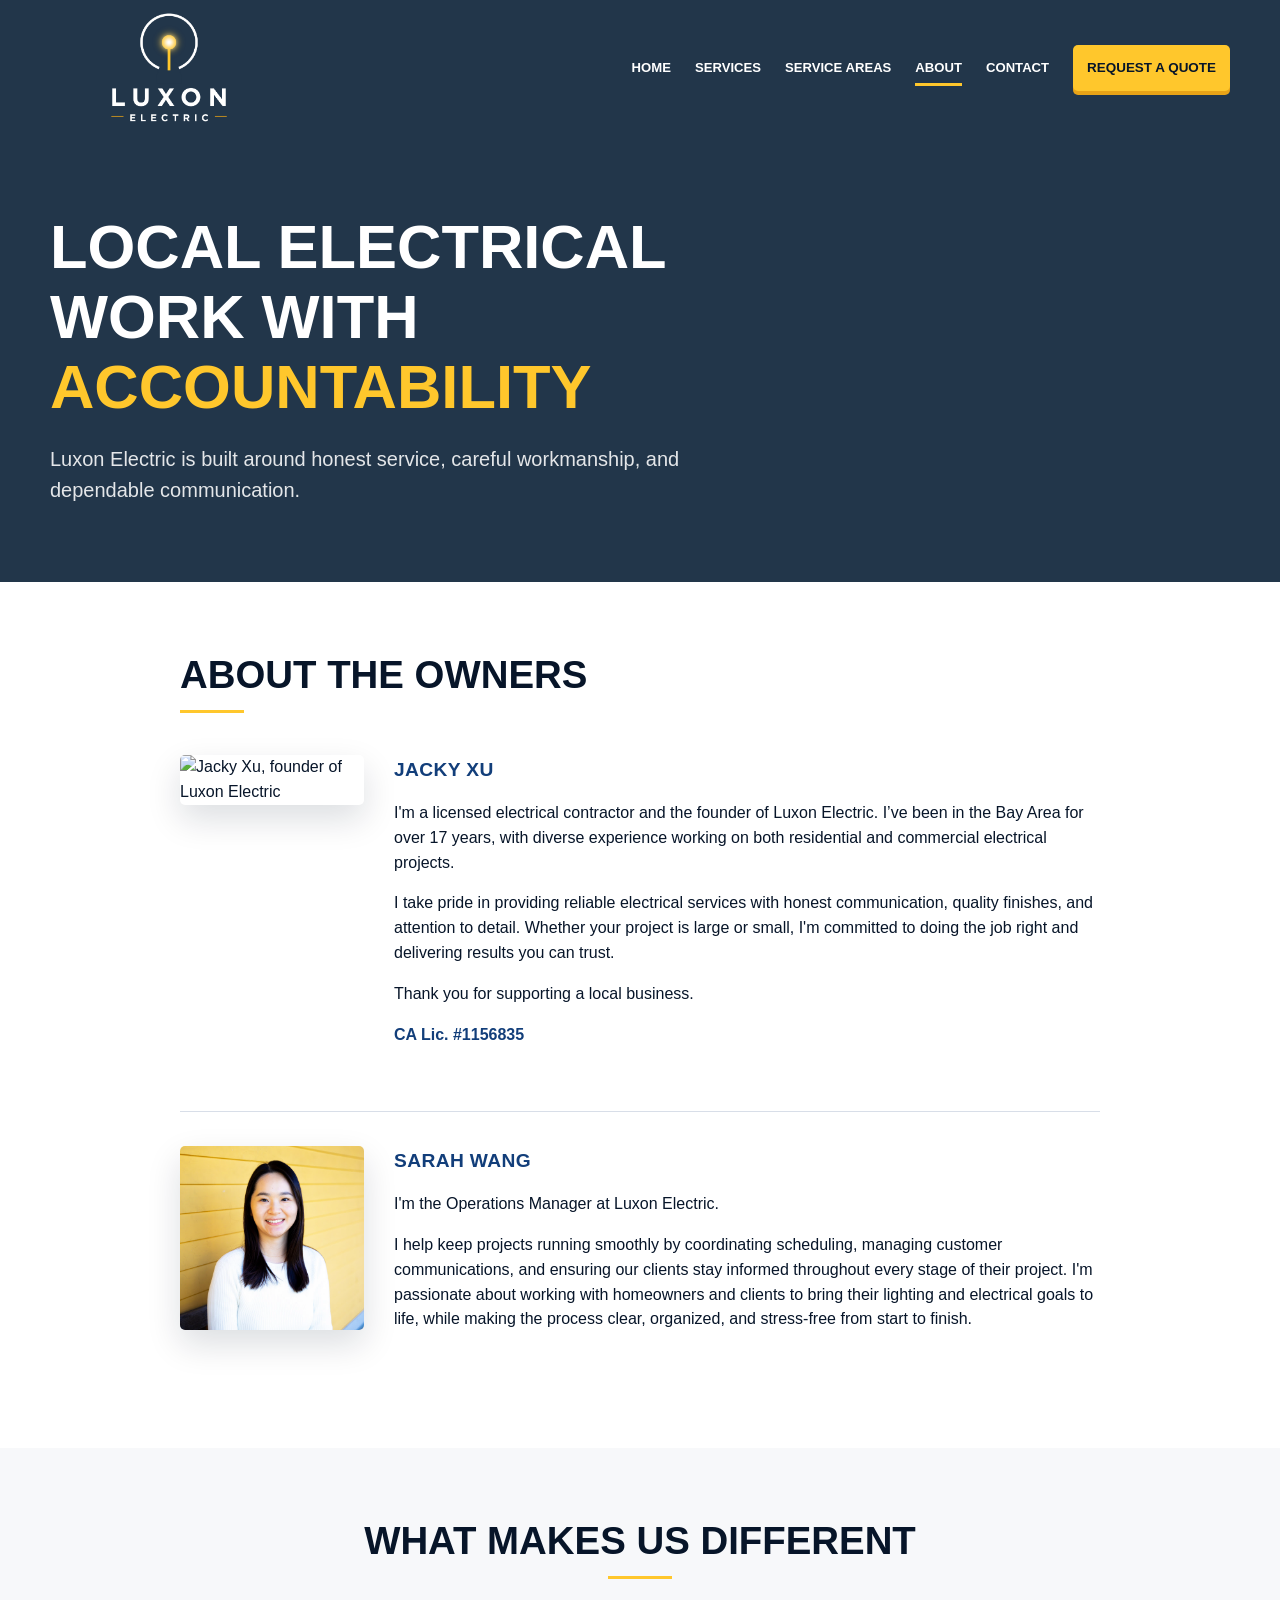
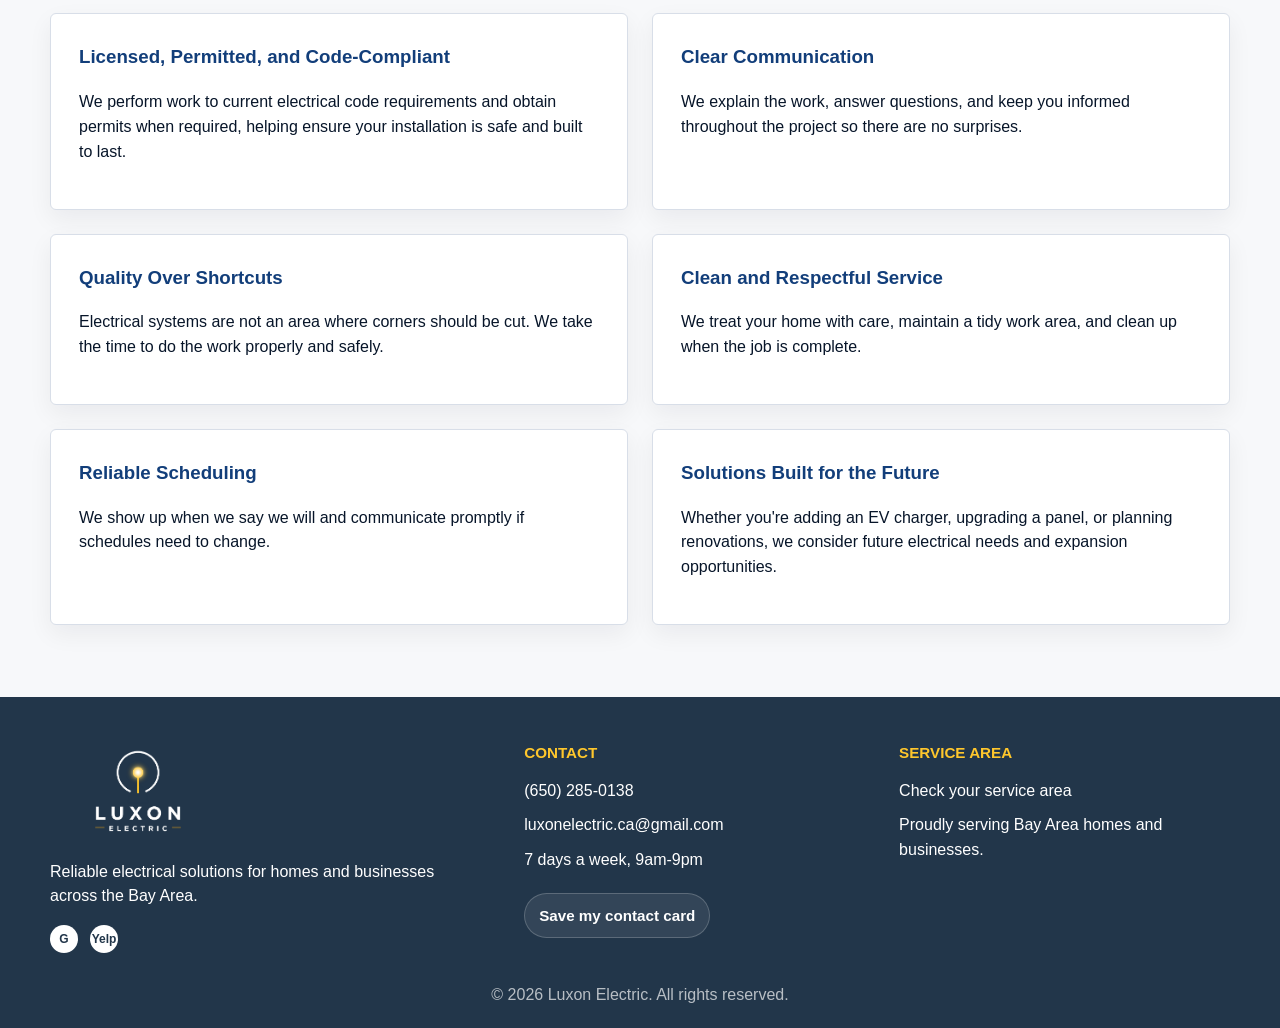
==== commit b8e65e2e: "added SW contact" ====
--- a/about.html
+++ b/about.html
@@ -3,7 +3,7 @@
 <head>
   <meta charset="utf-8">
   <meta name="viewport" content="width=device-width, initial-scale=1">
-  <title>About | Luxon Electric</title>
+  <title>Luxon Electric | About Us</title>
   <link rel="stylesheet" href="assets/css/styles.css">
 </head>
 <body>
@@ -25,13 +25,25 @@
     </section>
     <section class="section">
       <div class="container about-owner-layout">
+        <h2 class="section-heading left">About the Owners</h2>
         <div class="owner-block">
-          <img src="assets/images/owner.png" alt="Luxon Electric owner">
-          <div><h2 class="section-heading left">About the Owner</h2><p>I'm Jacky Xu, a licensed electrician and founder of Luxon Electric. I’ve been in the Bay Area for over 17 years, with diverse experience working on both residential and commercial electrical projects. 
-</p>
-              <p>I take pride in providing reliable electrical services with honest communication, quality finishes, and attention to detail. Whether your project is large or small, I'm committed to doing the job right and delivering results you can trust.</p>
-              <p>Thank you for supporting a local business.</p>
-              <p class="license-note">CA Lic. #1156835</p></div>
+          <img src="assets/images/owner.png" alt="Jacky Xu, founder of Luxon Electric">
+          <div>
+            <p class="owner-name">Jacky Xu</p>
+            <p>I'm a licensed electrical contractor and the founder of Luxon Electric. I’ve been in the Bay Area for over 17 years, with diverse experience working on both residential and commercial electrical projects.</p>
+            <p>I take pride in providing reliable electrical services with honest communication, quality finishes, and attention to detail. Whether your project is large or small, I'm committed to doing the job right and delivering results you can trust.</p>
+            <p>Thank you for supporting a local business.</p>
+            <p class="license-note">CA Lic. #1156835</p>
+          </div>
+        </div>
+
+        <div class="owner-block">
+          <img src="assets/images/owner2.png" alt="Sarah, Operations Manager at Luxon Electric">
+          <div>
+            <p class="owner-name">Sarah Wang</p>
+            <p>I'm the Operations Manager at Luxon Electric.</p>
+            <p>I help keep projects running smoothly by coordinating scheduling, managing customer communications, and ensuring our clients stay informed throughout every stage of their project. I'm passionate about working with homeowners and clients to bring their lighting and electrical goals to life, while making the process clear, organized, and stress-free from start to finish.</p>
+          </div>
         </div>
       </div>
     </section>
@@ -52,7 +64,7 @@
   <footer class="site-footer">
     <div class="container footer-grid">
       <div><img class="footer-logo" src="assets/images/luxon-logo.png" alt="Luxon Electric"><p>Reliable electrical solutions for homes and businesses across the Bay Area.</p><div class="socials"><a href="#" aria-label="Google Business">G</a><a href="https://www.yelp.com/biz/luxon-electric-san-mateo" aria-label="Yelp" target="_blank" rel="noopener noreferrer">Yelp</a></div></div>
-      <div><h2 class="footer-title">Contact</h2><p>(650) 285-0138</p><p>luxonelectric.ca@gmail.com</p><p>7 days a week, 9am-9pm</p></div>
+      <div><h2 class="footer-title">Contact</h2><p>(650) 285-0138</p><p>luxonelectric.ca@gmail.com</p><p>7 days a week, 9am-9pm</p><a class="footer-contact-link" href="assets/files/luxon-electric.vcf" download="luxon-electric.vcf">Save my contact card</a></div>
       <div><h2 class="footer-title">Service Area</h2><p><a href="service-areas.html">Check your service area</a></p><p>Proudly serving Bay Area homes and businesses.</p></div>
     </div>
     <div class="copyright">© 2026 Luxon Electric. All rights reserved.</div>
--- a/assets/css/styles.css
+++ b/assets/css/styles.css
@@ -381,14 +381,31 @@
 
 .owner-block {
   display: grid;
-  grid-template-columns: 184px 1fr;
+  grid-template-columns: 184px minmax(0, 1fr);
   gap: 30px;
   align-items: start;
+  padding: 0 0 28px;
+}
+
+.owner-block + .owner-block {
+  margin-top: 12px;
+  padding-top: 34px;
+  border-top: 1px solid var(--line);
 }
 
 .owner-block img {
   border-radius: 5px;
   box-shadow: var(--shadow);
+}
+
+.owner-name {
+  margin: 0 0 8px;
+  color: var(--blue);
+  font-family: var(--heading-font);
+  font-size: 1.2rem;
+  font-weight: 700;
+  letter-spacing: 0.02em;
+  text-transform: uppercase;
 }
 
 .mini-list {
@@ -499,6 +516,27 @@
   font-weight: 700;
 }
 
+.footer-contact-link {
+  display: inline-flex;
+  align-items: center;
+  margin-top: 10px;
+  padding: 10px 14px;
+  border: 1px solid rgba(255, 255, 255, 0.2);
+  border-radius: 999px;
+  background: rgba(255, 255, 255, 0.08);
+  color: var(--white);
+  font-size: 0.95rem;
+  font-weight: 600;
+  text-decoration: none;
+  transition: background 180ms ease, transform 180ms ease;
+}
+
+.footer-contact-link:hover,
+.footer-contact-link:focus-visible {
+  background: rgba(255, 255, 255, 0.16);
+  transform: translateY(-1px);
+}
+
 .copyright {
   padding: 0 0 20px;
   color: rgba(255, 255, 255, 0.68);
@@ -734,6 +772,8 @@
 
 .about-owner-layout {
   max-width: 920px;
+  display: grid;
+  gap: 8px;
 }
 
 .license-note {
@@ -769,11 +809,9 @@
 }
 
 .testimonial-carousel {
-  position: relative;
   max-width: 820px;
-  min-height: 270px;
   margin: 0 auto;
-  padding: 42px 42px 70px;
+  padding: 0 0 24px;
   border: 1px solid var(--line);
   border-radius: 6px;
   background: var(--white);
@@ -781,19 +819,16 @@
 }
 
 .testimonial-slide {
-  position: absolute;
-  inset: 42px 42px 70px;
-  display: grid;
+  display: none;
   align-content: center;
-  opacity: 0;
-  visibility: hidden;
+  min-height: 240px;
+  padding: 42px 42px 18px;
   text-align: center;
   transition: opacity 260ms ease, visibility 260ms ease;
 }
 
 .testimonial-slide.active {
-  opacity: 1;
-  visibility: visible;
+  display: grid;
 }
 
 .testimonial-slide p {
@@ -817,13 +852,10 @@
 }
 
 .carousel-dots {
-  position: absolute;
-  right: 0;
-  bottom: 28px;
-  left: 0;
   display: flex;
   justify-content: center;
   gap: 10px;
+  padding-bottom: 18px;
 }
 
 .carousel-dots button {
@@ -1050,12 +1082,12 @@
   }
 
   .testimonial-carousel {
-    min-height: 340px;
-    padding: 30px 24px 66px;
+    padding: 0 0 22px;
   }
 
   .testimonial-slide {
-    inset: 30px 24px 66px;
+    min-height: 260px;
+    padding: 30px 24px 16px;
   }
 
   .zip-form {
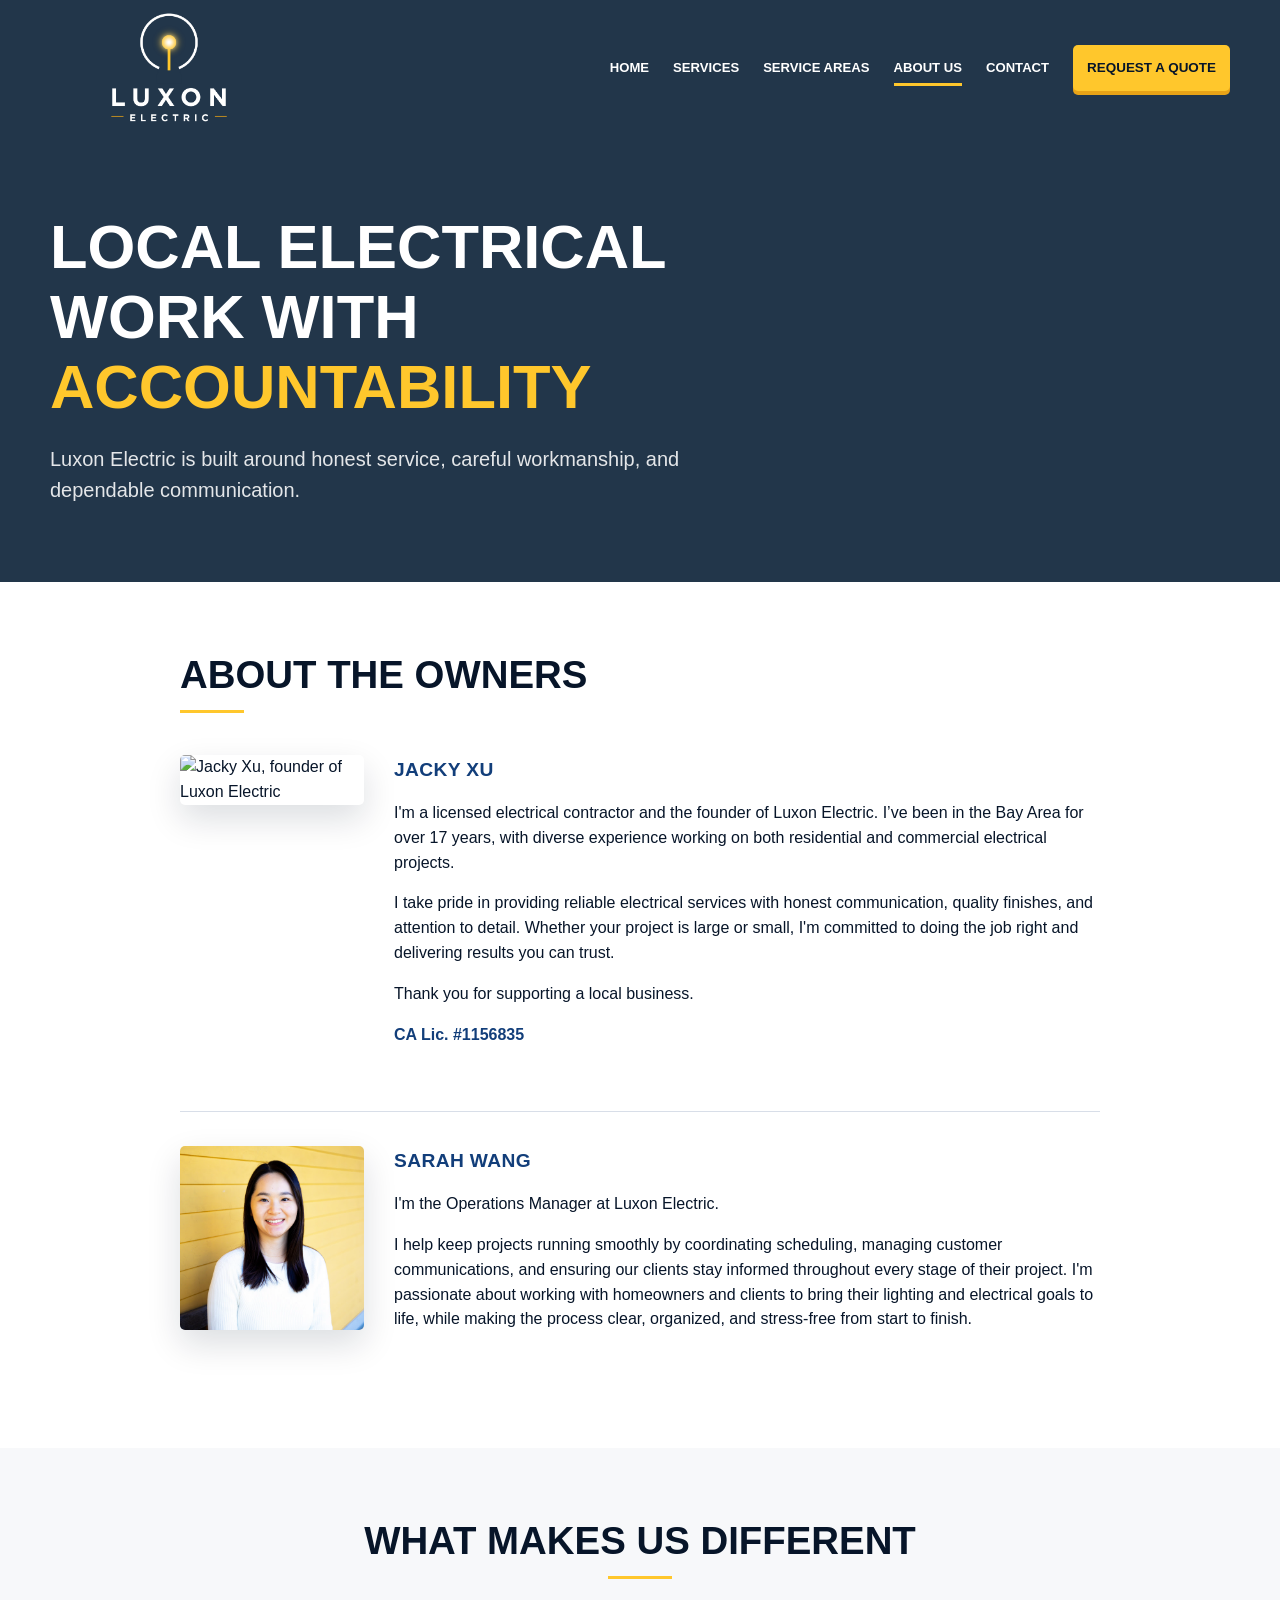
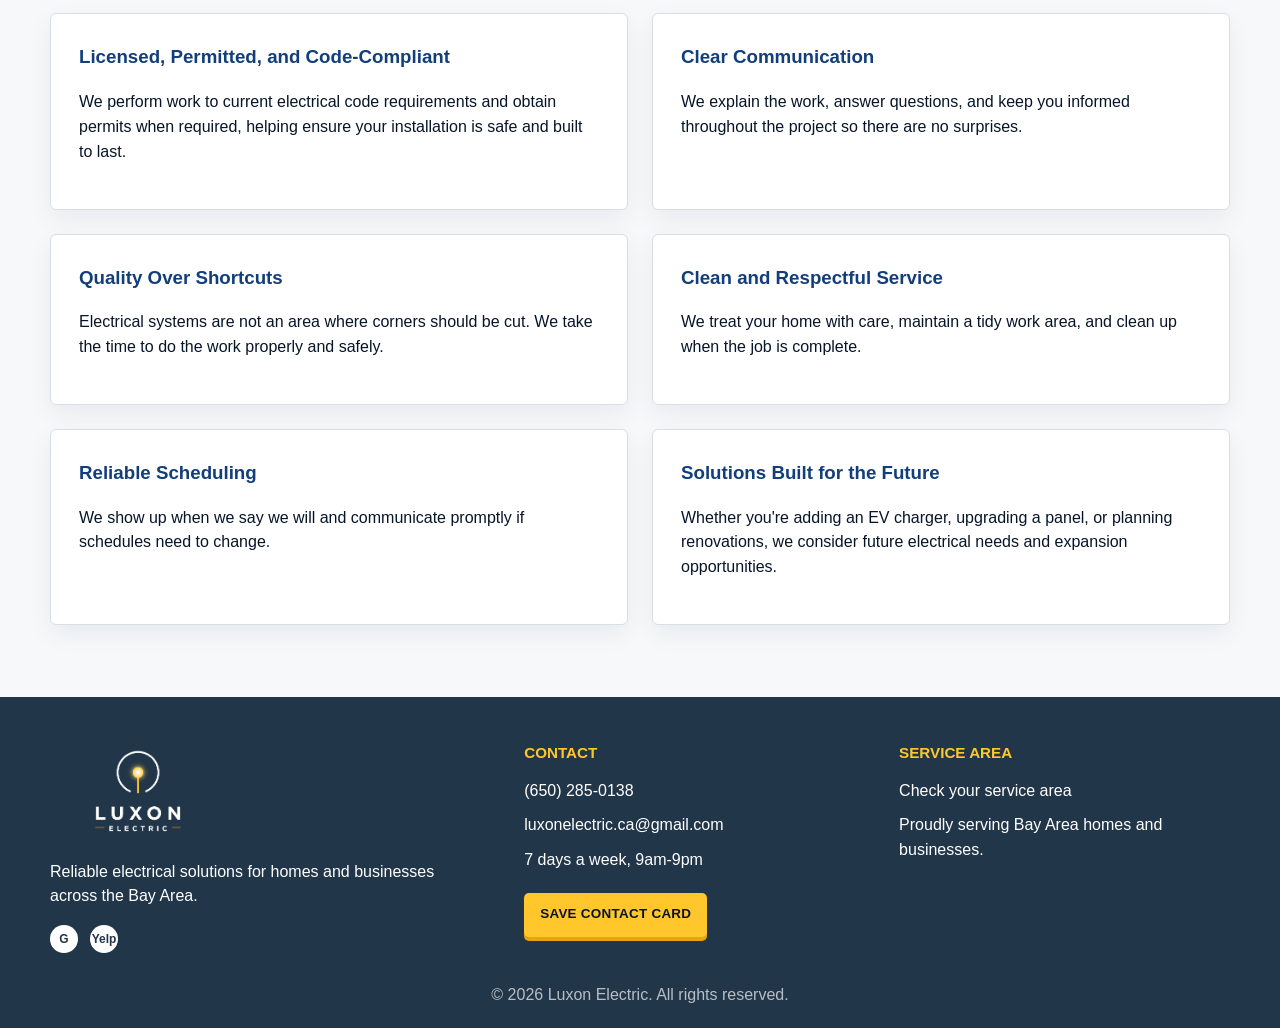
==== commit 88db0640: "contact card on home page" ====
--- a/about.html
+++ b/about.html
@@ -12,7 +12,7 @@
       <a class="brand" href="index.html" aria-label="Luxon Electric home"><img src="assets/images/luxon-logo.png" alt="Luxon Electric"></a>
       <button class="nav-toggle" type="button" aria-label="Open menu" aria-expanded="false"><span></span></button>
       <nav class="site-nav" aria-label="Main menu">
-        <a href="index.html">Home</a><a href="services.html">Services</a><a href="service-areas.html">Service Areas</a><a class="active" href="about.html">About</a><a href="contact.html">Contact</a><a class="button" href="contact.html">Request a Quote</a>
+        <a href="index.html">Home</a><a href="services.html">Services</a><a href="service-areas.html">Service Areas</a><a class="active" href="about.html">About Us</a><a href="contact.html">Contact</a><a class="button" href="contact.html">Request a Quote</a>
       </nav>
     </div>
   </header>
@@ -64,7 +64,7 @@
   <footer class="site-footer">
     <div class="container footer-grid">
       <div><img class="footer-logo" src="assets/images/luxon-logo.png" alt="Luxon Electric"><p>Reliable electrical solutions for homes and businesses across the Bay Area.</p><div class="socials"><a href="#" aria-label="Google Business">G</a><a href="https://www.yelp.com/biz/luxon-electric-san-mateo" aria-label="Yelp" target="_blank" rel="noopener noreferrer">Yelp</a></div></div>
-      <div><h2 class="footer-title">Contact</h2><p>(650) 285-0138</p><p>luxonelectric.ca@gmail.com</p><p>7 days a week, 9am-9pm</p><a class="footer-contact-link" href="assets/files/luxon-electric.vcf" download="luxon-electric.vcf">Save my contact card</a></div>
+      <div><h2 class="footer-title">Contact</h2><p>(650) 285-0138</p><p>luxonelectric.ca@gmail.com</p><p>7 days a week, 9am-9pm</p><a class="footer-contact-link" href="assets/files/luxon-electric.vcf" download="luxon-electric.vcf">Save Contact Card</a></div>
       <div><h2 class="footer-title">Service Area</h2><p><a href="service-areas.html">Check your service area</a></p><p>Proudly serving Bay Area homes and businesses.</p></div>
     </div>
     <div class="copyright">© 2026 Luxon Electric. All rights reserved.</div>
--- a/assets/css/styles.css
+++ b/assets/css/styles.css
@@ -519,22 +519,28 @@
 .footer-contact-link {
   display: inline-flex;
   align-items: center;
+  justify-content: center;
+  min-height: 44px;
   margin-top: 10px;
-  padding: 10px 14px;
-  border: 1px solid rgba(255, 255, 255, 0.2);
-  border-radius: 999px;
-  background: rgba(255, 255, 255, 0.08);
-  color: var(--white);
-  font-size: 0.95rem;
-  font-weight: 600;
+  padding: 0 16px;
+  border: 0;
+  border-radius: 5px;
+  background: var(--yellow);
+  color: #071529;
+  font-family: var(--button-font);
+  font-size: 0.84rem;
+  font-weight: 700;
+  letter-spacing: 0.02em;
   text-decoration: none;
-  transition: background 180ms ease, transform 180ms ease;
+  text-transform: uppercase;
+  box-shadow: 0 4px 0 var(--gold);
+  transition: transform 180ms ease, box-shadow 180ms ease;
 }
 
 .footer-contact-link:hover,
 .footer-contact-link:focus-visible {
-  background: rgba(255, 255, 255, 0.16);
   transform: translateY(-1px);
+  box-shadow: 0 5px 0 var(--gold);
 }
 
 .copyright {
@@ -622,8 +628,12 @@
 .cta-strip {
   display: flex;
   align-items: center;
-  justify-content: space-between;
-  gap: 24px;
+  justify-content: flex-start;
+  gap: 18px;
+}
+
+.cta-strip .button {
+  font-weight: 700;
 }
 
 .cta-strip h2 {
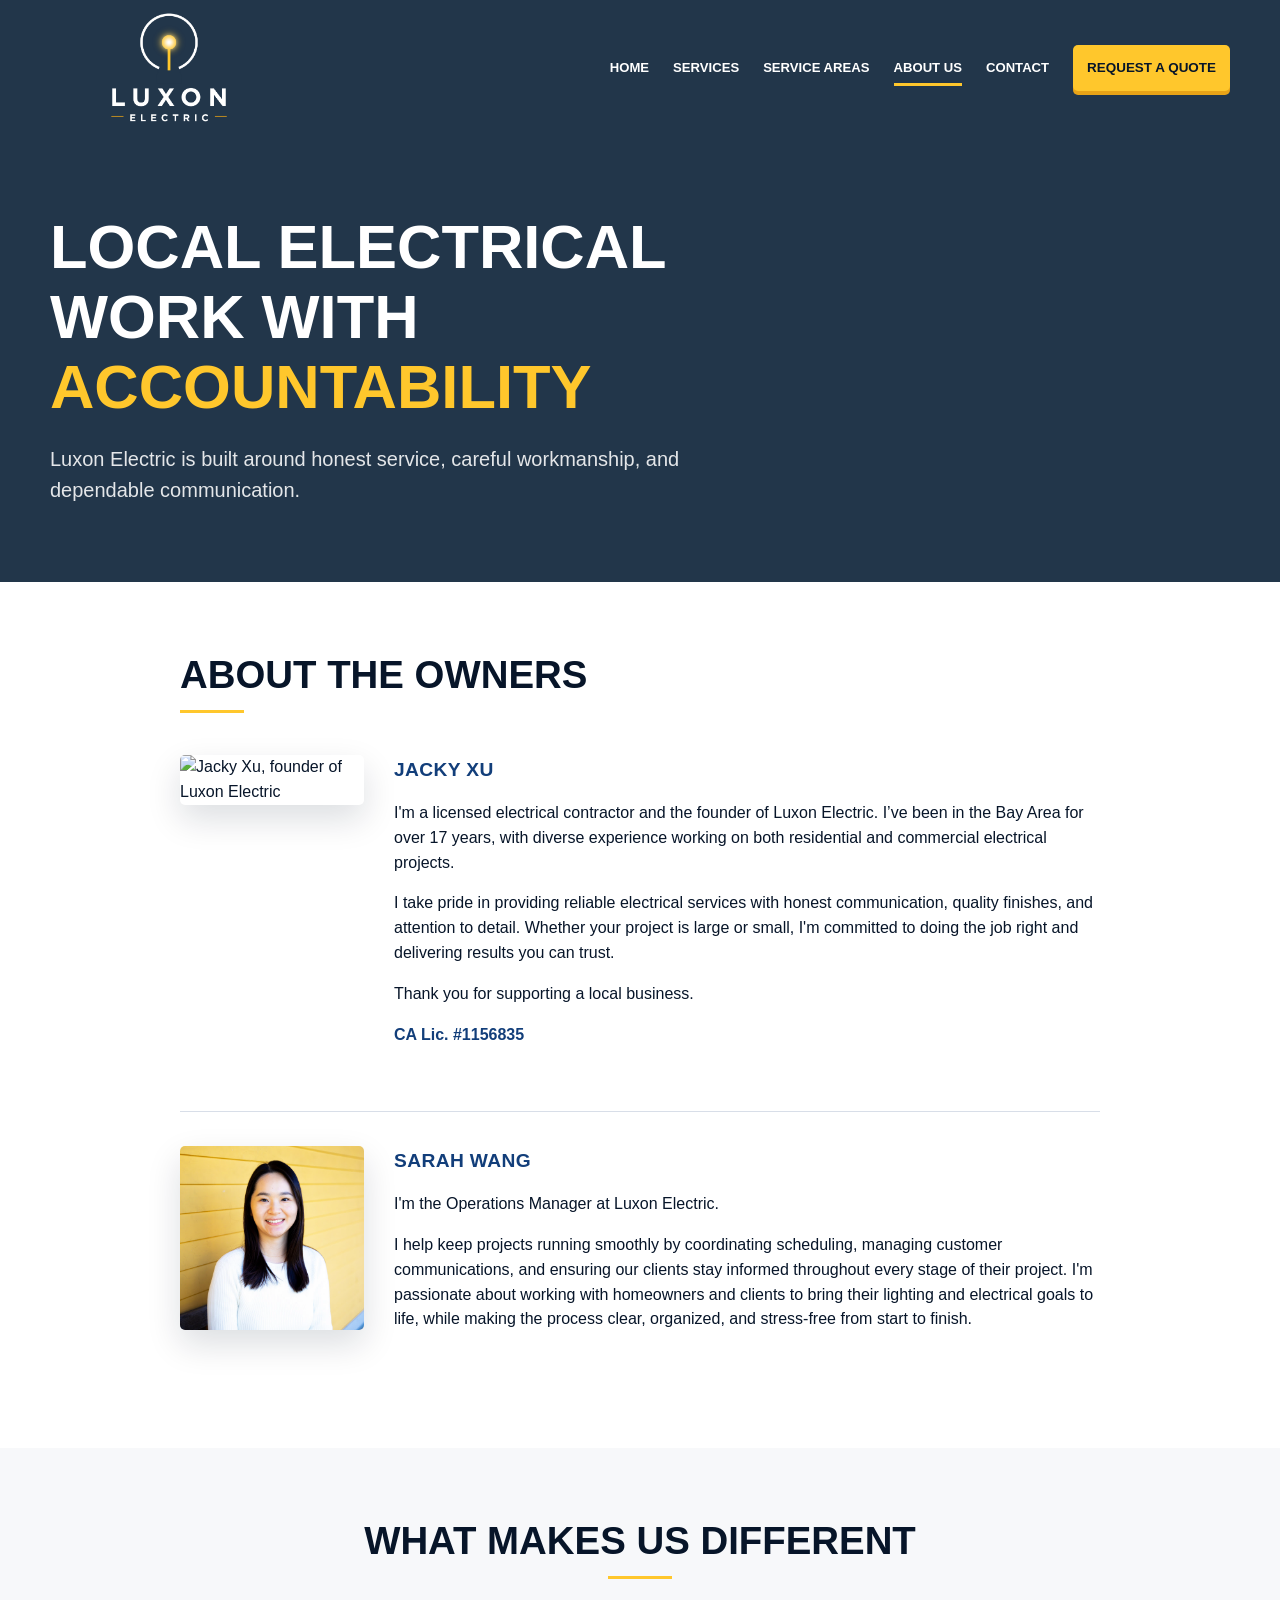
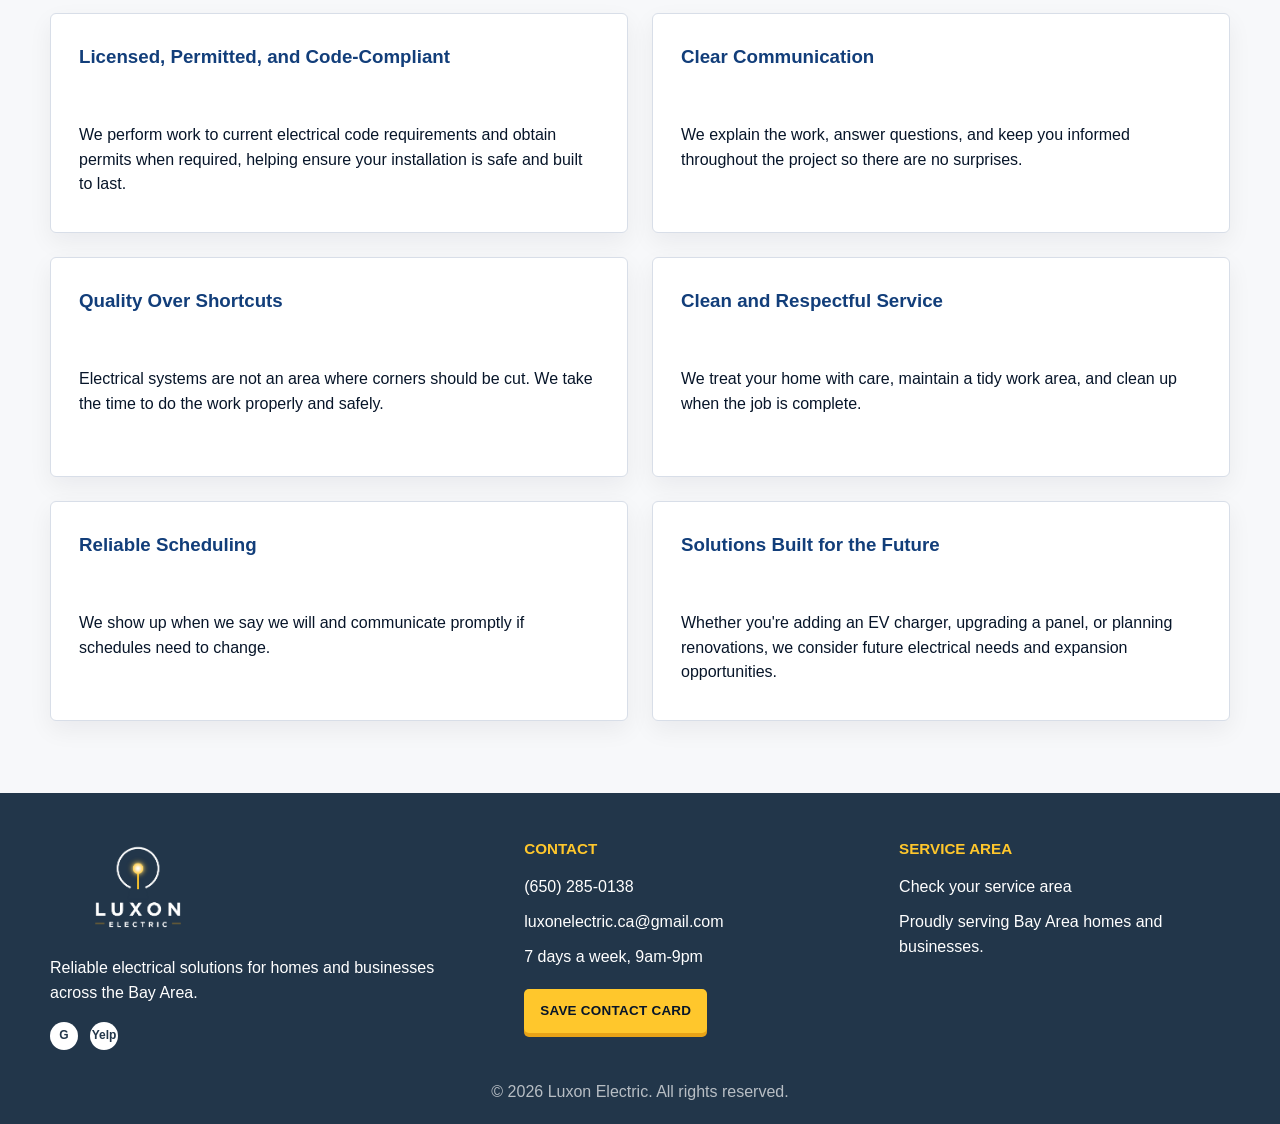
==== commit 38352929: "added google analytics" ====
--- a/about.html
+++ b/about.html
@@ -3,8 +3,25 @@
 <head>
   <meta charset="utf-8">
   <meta name="viewport" content="width=device-width, initial-scale=1">
-  <title>Luxon Electric | About Us</title>
+  <title>About Luxon Electric | Bay Area Electrical Contractor</title>
+  <meta name="description" content="Learn about Luxon Electric, a licensed electrical contractor in the Bay Area committed to honest communication, careful workmanship, and dependable service.">
+  <meta name="robots" content="index, follow">
+  <link rel="canonical" href="https://luxonelectric.com/about.html">
+  <meta property="og:title" content="About Luxon Electric | Bay Area Electrical Contractor">
+  <meta property="og:description" content="Meet the team behind Luxon Electric and learn about our approach to electrical work in the Bay Area.">
+  <meta property="og:type" content="website">
+  <meta property="og:url" content="https://luxonelectric.com/about.html">
+  <meta property="og:image" content="https://luxonelectric.com/assets/images/luxon-logo.png">
   <link rel="stylesheet" href="assets/css/styles.css">
+  <!-- Google Analytics -->
+  <script async src="https://www.googletagmanager.com/gtag/js?id=G-7XFBCWLV6S"></script>
+  <script>
+    window.dataLayer = window.dataLayer || [];
+    function gtag(){window.dataLayer.push(arguments);}
+    gtag('js', new Date());
+    gtag('config', 'G-7XFBCWLV6S');
+  </script>
+  <!-- End Google Analytics -->
 </head>
 <body>
   <header class="site-header">
--- a/assets/css/styles.css
+++ b/assets/css/styles.css
@@ -808,6 +808,23 @@
   gap: 24px;
 }
 
+.difference-grid .info-card {
+  display: flex;
+  flex-direction: column;
+  justify-content: flex-start;
+  height: 100%;
+  min-height: 220px;
+}
+
+.difference-grid .info-card h3 {
+  min-height: 2.8em;
+  margin-bottom: 12px;
+}
+
+.difference-grid .info-card p {
+  margin-bottom: 0;
+}
+
 .quote-panel.compact {
   padding-left: 0;
   border-left: 0;
@@ -1087,8 +1104,13 @@
   .split,
   .owner-block,
   .form-grid,
-  .area-list {
+  .area-list,
+  .difference-grid {
     grid-template-columns: 1fr;
+  }
+
+  .difference-grid .info-card {
+    min-height: auto;
   }
 
   .testimonial-carousel {
